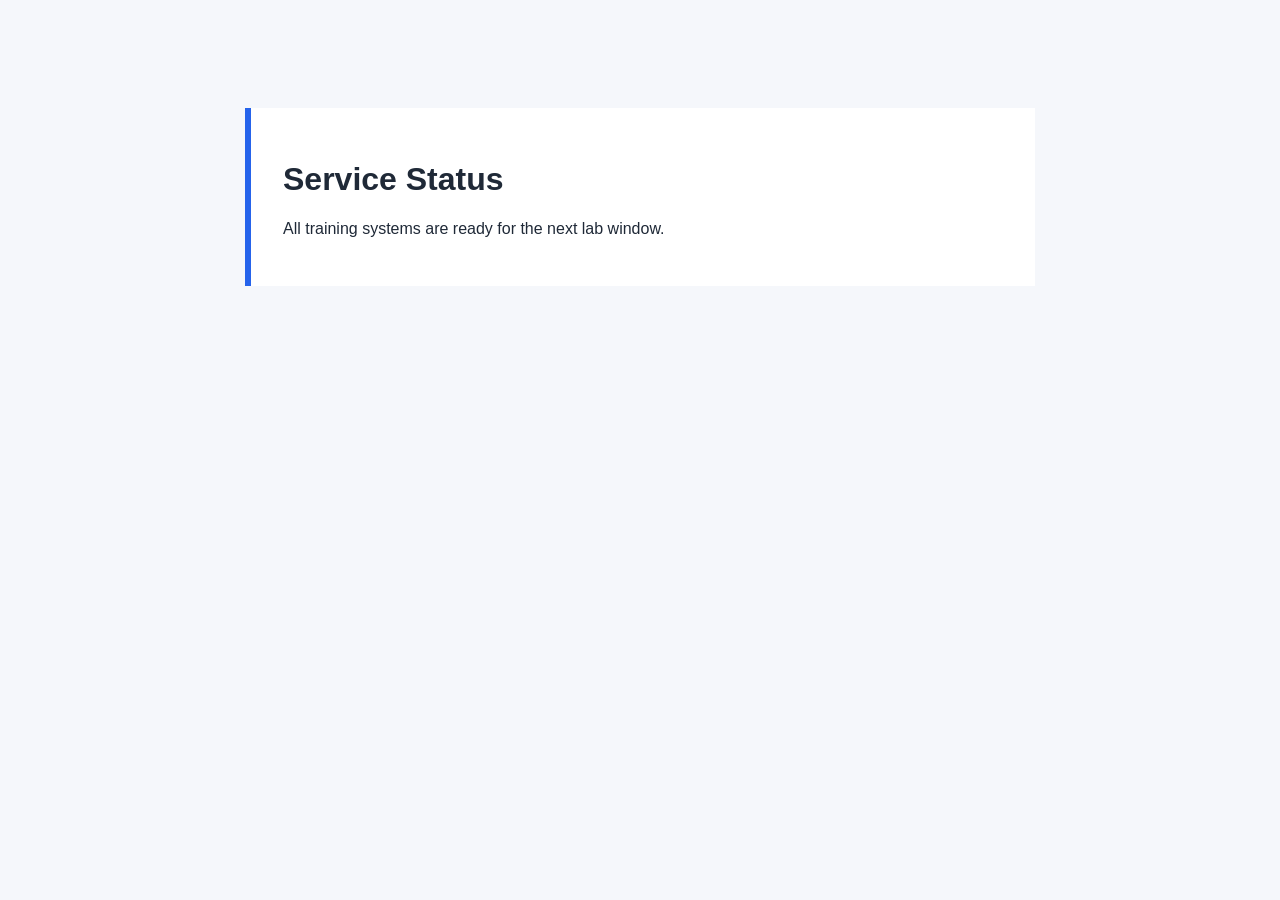
==== lessons/31-azure-storage-static-assets-lab-new-site-content/site/index.html @ a74dcc1e "Create Azure Terraform labs" ====
<!doctype html>
<html lang="en">
<head>
  <meta charset="utf-8">
  <title>Service Status</title>
  <link rel="stylesheet" href="style.css">
</head>
<body>
  <main>
    <h1>Service Status</h1>
    <p>All training systems are ready for the next lab window.</p>
  </main>
</body>
</html>
---- lessons/31-azure-storage-static-assets-lab-new-site-content/site/style.css ----
body {
  margin: 0;
  font-family: Arial, sans-serif;
  background: #f5f7fb;
  color: #1f2937;
}

main {
  max-width: 720px;
  margin: 12vh auto;
  padding: 2rem;
  border-left: 6px solid #2563eb;
  background: #ffffff;
}
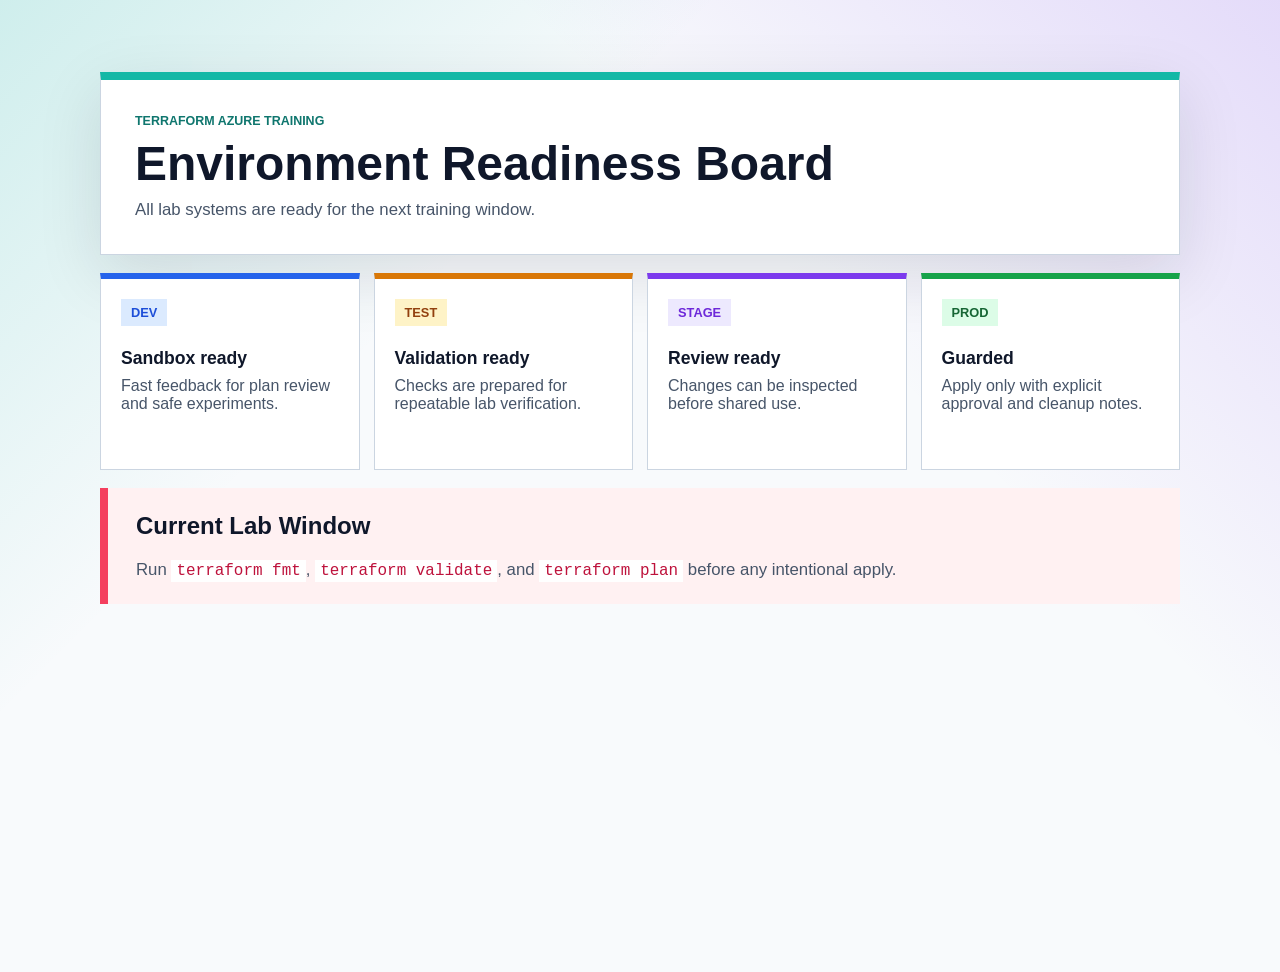
==== commit 2c174ac9: "Add lesson wikis and environment visuals" ====
--- a/lessons/31-azure-storage-static-assets-lab-new-site-content/site/index.html
+++ b/lessons/31-azure-storage-static-assets-lab-new-site-content/site/index.html
@@ -2,13 +2,45 @@
 <html lang="en">
 <head>
   <meta charset="utf-8">
-  <title>Service Status</title>
+  <meta name="viewport" content="width=device-width, initial-scale=1">
+  <title>Environment Readiness Board</title>
   <link rel="stylesheet" href="style.css">
 </head>
 <body>
-  <main>
-    <h1>Service Status</h1>
-    <p>All training systems are ready for the next lab window.</p>
+  <main class="shell">
+    <header class="hero">
+      <p class="eyebrow">Terraform Azure training</p>
+      <h1>Environment Readiness Board</h1>
+      <p>All lab systems are ready for the next training window.</p>
+    </header>
+
+    <section class="status-grid" aria-label="Environment readiness">
+      <article class="env-card dev">
+        <span>dev</span>
+        <strong>Sandbox ready</strong>
+        <p>Fast feedback for plan review and safe experiments.</p>
+      </article>
+      <article class="env-card test">
+        <span>test</span>
+        <strong>Validation ready</strong>
+        <p>Checks are prepared for repeatable lab verification.</p>
+      </article>
+      <article class="env-card stage">
+        <span>stage</span>
+        <strong>Review ready</strong>
+        <p>Changes can be inspected before shared use.</p>
+      </article>
+      <article class="env-card prod">
+        <span>prod</span>
+        <strong>Guarded</strong>
+        <p>Apply only with explicit approval and cleanup notes.</p>
+      </article>
+    </section>
+
+    <section class="notice">
+      <h2>Current Lab Window</h2>
+      <p>Run <code>terraform fmt</code>, <code>terraform validate</code>, and <code>terraform plan</code> before any intentional apply.</p>
+    </section>
   </main>
 </body>
 </html>
--- a/lessons/31-azure-storage-static-assets-lab-new-site-content/site/style.css
+++ b/lessons/31-azure-storage-static-assets-lab-new-site-content/site/style.css
@@ -1,14 +1,157 @@
 body {
   margin: 0;
+  min-height: 100vh;
   font-family: Arial, sans-serif;
-  background: #f5f7fb;
-  color: #1f2937;
+  background:
+    linear-gradient(135deg, rgba(20, 184, 166, .18), transparent 32%),
+    linear-gradient(225deg, rgba(124, 58, 237, .16), transparent 34%),
+    #f8fafc;
+  color: #0f172a;
 }
 
-main {
-  max-width: 720px;
-  margin: 12vh auto;
-  padding: 2rem;
-  border-left: 6px solid #2563eb;
+.shell {
+  width: min(1080px, calc(100% - 32px));
+  margin: 8vh auto;
+}
+
+.hero {
+  padding: 34px;
+  border: 1px solid #cbd5e1;
+  border-top: 8px solid #14b8a6;
+  background: #ffffff;
+  box-shadow: 0 20px 60px rgba(15, 23, 42, .12);
+}
+
+.eyebrow {
+  margin: 0 0 12px;
+  font-size: .78rem;
+  font-weight: 700;
+  letter-spacing: 0;
+  text-transform: uppercase;
+  color: #0f766e;
+}
+
+h1,
+h2,
+p {
+  margin-top: 0;
+}
+
+h1 {
+  margin-bottom: 12px;
+  font-size: 3rem;
+  line-height: 1;
+}
+
+.hero p:last-child,
+.notice p {
+  margin-bottom: 0;
+  color: #475569;
+  font-size: 1.05rem;
+}
+
+.status-grid {
+  display: grid;
+  grid-template-columns: repeat(4, minmax(0, 1fr));
+  gap: 14px;
+  margin: 18px 0;
+}
+
+.env-card {
+  min-height: 150px;
+  padding: 20px;
+  border: 1px solid #cbd5e1;
   background: #ffffff;
 }
+
+.env-card span {
+  display: inline-block;
+  margin-bottom: 22px;
+  padding: 6px 10px;
+  font-size: .8rem;
+  font-weight: 700;
+  text-transform: uppercase;
+}
+
+.env-card strong {
+  display: block;
+  margin-bottom: 8px;
+  font-size: 1.1rem;
+}
+
+.env-card p {
+  margin-bottom: 0;
+  color: #475569;
+}
+
+code {
+  padding: 2px 5px;
+  background: #ffffff;
+  color: #be123c;
+  font-size: .95em;
+}
+
+a {
+  color: #0f766e;
+  font-weight: 700;
+}
+
+.dev {
+  border-top: 6px solid #2563eb;
+}
+
+.dev span {
+  background: #dbeafe;
+  color: #1d4ed8;
+}
+
+.test {
+  border-top: 6px solid #d97706;
+}
+
+.test span {
+  background: #fef3c7;
+  color: #92400e;
+}
+
+.stage {
+  border-top: 6px solid #7c3aed;
+}
+
+.stage span {
+  background: #ede9fe;
+  color: #6d28d9;
+}
+
+.prod {
+  border-top: 6px solid #16a34a;
+}
+
+.prod span {
+  background: #dcfce7;
+  color: #166534;
+}
+
+.notice {
+  padding: 24px 28px;
+  border-left: 8px solid #f43f5e;
+  background: #fff1f2;
+}
+
+@media (max-width: 760px) {
+  .shell {
+    margin: 24px auto;
+  }
+
+  .hero {
+    padding: 26px;
+  }
+
+  h1 {
+    font-size: 2.15rem;
+  }
+
+  .status-grid {
+    grid-template-columns: 1fr;
+  }
+}
